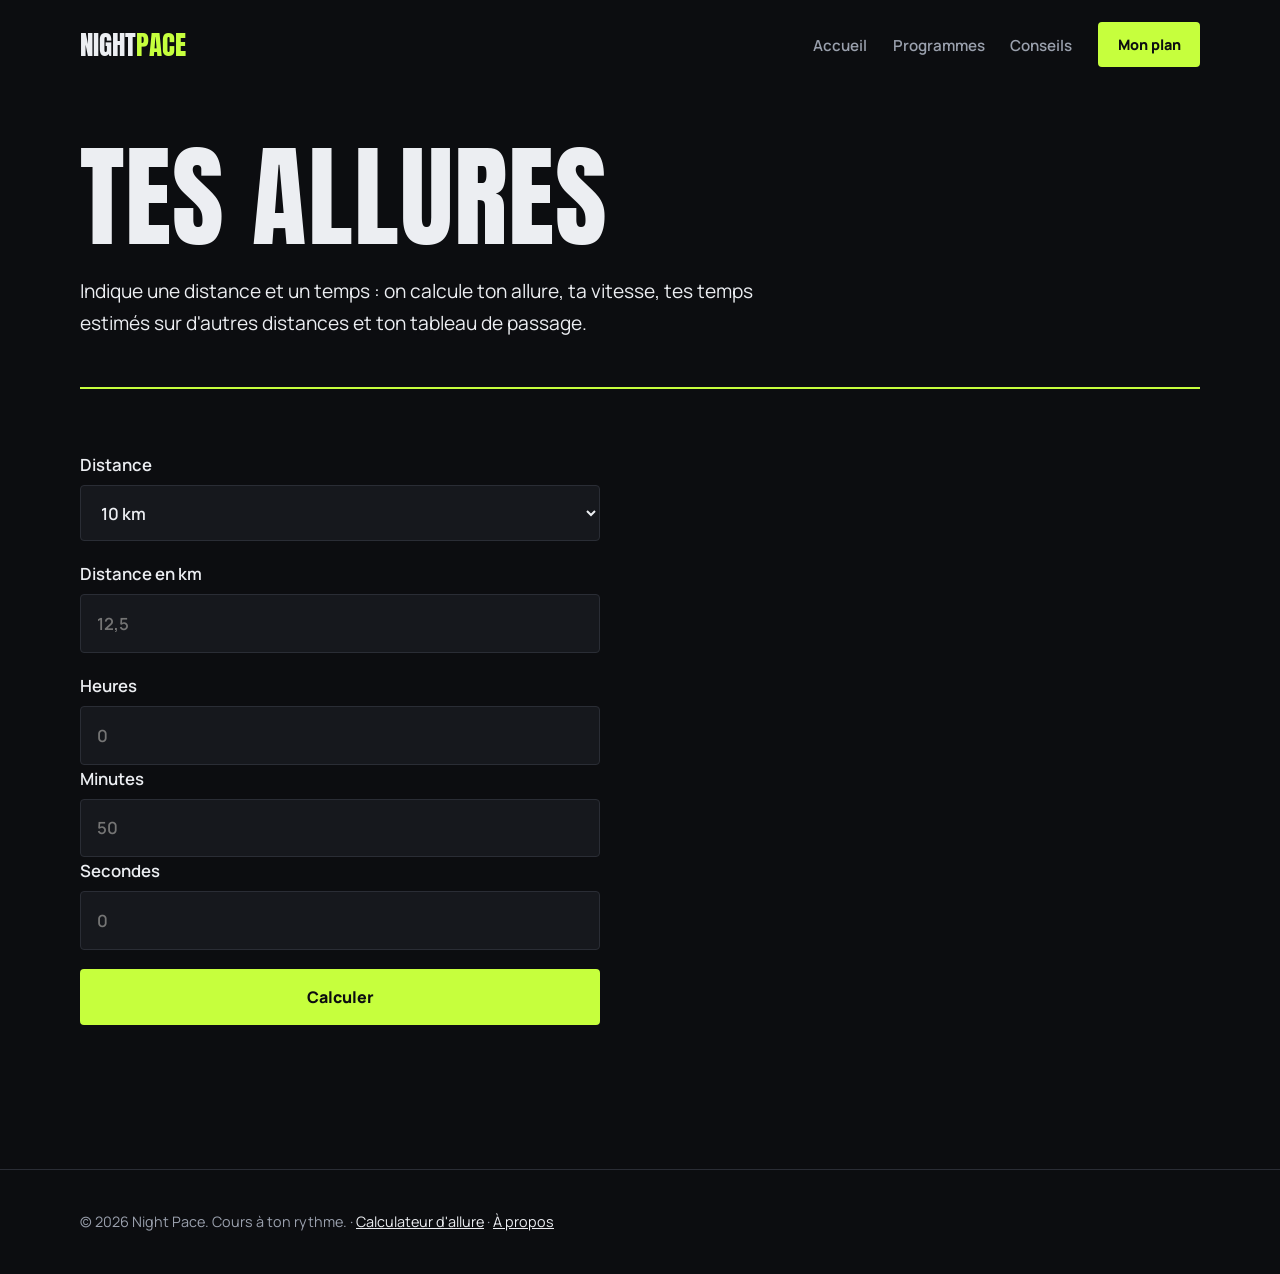
==== allures.html @ f70a12e5 "Add allures.html for pace calculation" ====
<!DOCTYPE html>
<html lang="fr">
<head>
<meta charset="utf-8">
<meta name="viewport" content="width=device-width, initial-scale=1">
<title>Calculateur d'allure – Night Pace</title>
<meta name="description" content="Calcule ton allure, ta vitesse, tes temps estimés sur d'autres distances et ton tableau de passage.">
<meta name="theme-color" content="#0c0d10">
<link rel="icon" href="data:image/svg+xml,%3Csvg xmlns='http://www.w3.org/2000/svg' viewBox='0 0 64 64'%3E%3Crect width='64' height='64' rx='12' fill='%230c0d10'/%3E%3Cpath d='M18 48V16l28 32V16' fill='none' stroke='%23c6ff3d' stroke-width='7' stroke-linejoin='round'/%3E%3C/svg%3E">
<link rel="preconnect" href="https://fonts.googleapis.com">
<link rel="preconnect" href="https://fonts.gstatic.com" crossorigin>
<link href="https://fonts.googleapis.com/css2?family=Anton&family=Manrope:wght@400;600;800&display=swap" rel="stylesheet">
<link rel="stylesheet" href="style.css">
<script src="script.js" defer></script>
<script src="allures.js" defer></script>
</head>
<body>
<header class="site-header">
  <div class="wrap">
    <a class="logo" href="index.html">Night<b>Pace</b></a>
    <nav>
      <a href="index.html">Accueil</a>
      <a href="programmes.html">Programmes</a>
      <a href="conseils.html">Conseils</a>
      <a class="btn small magnet" href="generateur.html">Mon plan</a>
    </nav>
  </div>
</header>

<main>
  <div class="page-titre wrap">
    <h1 style="font-size:clamp(3rem,9vw,7rem)">Tes allures</h1>
    <p class="lead">Indique une distance et un temps : on calcule ton allure, ta vitesse, tes temps estimés sur d'autres distances et ton tableau de passage.</p>
  </div>

  <section style="padding-top:2rem">
    <div class="wrap">
      <form id="allures">
        <label>Distance
          <select name="distance" required>
            <option value="5">5 km</option>
            <option value="10" selected>10 km</option>
            <option value="15">15 km</option>
            <option value="21.0975">Semi-marathon</option>
            <option value="42.195">Marathon</option>
            <option value="autre">Autre distance</option>
          </select>
        </label>
        <label id="autre" hidden>Distance en km
          <input type="number" name="km" min="0.1" max="250" step="any" inputmode="decimal" placeholder="12,5">
        </label>
        <div class="temps">
          <label>Heures<input type="number" name="h" min="0" max="99" inputmode="numeric" placeholder="0"></label>
          <label>Minutes<input type="number" name="min" min="0" max="59" inputmode="numeric" placeholder="50"></label>
          <label>Secondes<input type="number" name="s" min="0" max="59" inputmode="numeric" placeholder="0"></label>
        </div>
        <button class="btn magnet" type="submit">Calculer</button>
      </form>
      <p class="erreur" role="alert"></p>
      <div id="resultat"></div>
    </div>
  </section>
</main>

<footer><div class="wrap">© 2026 Night Pace. Cours à ton rythme. · <a href="allures.html">Calculateur d'allure</a> · <a href="apropos.html">À propos</a></div></footer>
</body>
</html>
---- style.css ----
:root{
  --nuit:#0c0d10; --asphalte:#16181d; --ligne:#2a2d35;
  --texte:#eceef2; --doux:#9aa0ad; --neon:#c6ff3d;
  --titre:"Anton","Impact","Arial Narrow",sans-serif;
  --corps:"Manrope",system-ui,-apple-system,"Segoe UI",sans-serif;
}
*{box-sizing:border-box;margin:0}
html{scroll-behavior:smooth;-webkit-text-size-adjust:100%}
body{background:var(--nuit);color:var(--texte);font:400 1.05rem/1.65 var(--corps);overflow-x:hidden}
img,svg{max-width:100%}
a{color:inherit}
:focus-visible{outline:3px solid var(--neon);outline-offset:3px}
.wrap{width:min(1120px,100% - 2.5rem);margin-inline:auto}

h1,h2,h3{font-family:var(--titre);font-weight:400;text-transform:uppercase;line-height:.95;letter-spacing:.01em}
h1{font-size:clamp(3.4rem,12vw,9.5rem)}
h2{font-size:clamp(2.2rem,6vw,4.2rem);margin-bottom:1.2rem}
h3{font-size:1.9rem;margin-bottom:.6rem}
p{max-width:62ch;color:var(--doux)}
.lead{font-size:1.2rem;color:var(--texte);margin-top:1.6rem}

/* Header */
.site-header{position:fixed;inset:0 0 auto;z-index:50;padding:1.4rem 0;transition:padding .3s ease,background-color .3s ease,box-shadow .3s ease}
.site-header.compact{padding:.6rem 0;background:rgba(12,13,16,.88);backdrop-filter:blur(10px);box-shadow:0 1px 0 var(--ligne)}
.site-header .wrap{display:flex;align-items:center;justify-content:space-between;gap:1rem}
.logo{font-family:var(--titre);font-size:1.7rem;text-decoration:none;text-transform:uppercase;transition:font-size .3s ease}
.logo b{color:var(--neon);font-weight:400}
.compact .logo{font-size:1.3rem}
nav{display:flex;align-items:center;gap:1.6rem}
nav a:not(.btn){text-decoration:none;font-weight:600;font-size:.95rem;color:var(--doux);transition:color .2s}
nav a:not(.btn):hover,nav a[aria-current]{color:var(--texte)}

/* Boutons */
.btn{display:inline-block;padding:.95rem 1.7rem;background:var(--neon);color:var(--nuit);font-weight:800;text-decoration:none;border:2px solid var(--neon);border-radius:4px;cursor:pointer;font-family:inherit;font-size:1rem;transition:transform .25s cubic-bezier(.2,.8,.2,1),background-color .2s,color .2s;will-change:transform}
.btn:hover{background:transparent;color:var(--neon)}
.btn.ghost{background:transparent;color:var(--texte);border-color:var(--ligne)}
.btn.ghost:hover{border-color:var(--texte)}
.btn.small{padding:.55rem 1.1rem;font-size:.9rem}
.actions{display:flex;flex-wrap:wrap;gap:1rem;margin-top:2.4rem}

/* Hero */
.hero{position:relative;min-height:100svh;display:grid;align-items:center;padding:8rem 0 5rem;overflow:hidden;isolation:isolate}
.glow{position:absolute;inset:-30%;z-index:-1;pointer-events:none;will-change:transform;
  background:
   radial-gradient(40% 35% at 25% 30%,rgba(198,255,61,.30),transparent 70%),
   radial-gradient(35% 40% at 75% 65%,rgba(61,255,180,.18),transparent 70%),
   radial-gradient(30% 30% at 55% 15%,rgba(255,225,61,.14),transparent 70%);
  animation:derive 18s ease-in-out infinite alternate}
@keyframes derive{
  0%{transform:translate3d(-6%,-4%,0) rotate(0deg) scale(1)}
  50%{transform:translate3d(5%,3%,0) rotate(8deg) scale(1.12)}
  100%{transform:translate3d(-2%,6%,0) rotate(-6deg) scale(1.05)}}
.hero h1{font-size:clamp(3rem,10.5vw,8.5rem)}
.hero h1 .mot{display:block;overflow:hidden;padding-bottom:.06em}
.hero h1 .mot>span{display:block;transform:translate3d(0,105%,0);animation:monte .9s cubic-bezier(.2,.8,.2,1) forwards}
.hero h1 .mot:nth-child(2)>span{animation-delay:.12s}
.hero h1 .mot:nth-child(3)>span{animation-delay:.24s}
.hero h1 .ligne2>span{color:transparent;-webkit-text-stroke:2px var(--texte)}
@keyframes monte{to{transform:none}}

.hero .lead,.hero .actions,.preuve{opacity:0;animation:apparait .8s ease .6s forwards}
.hero .actions{animation-delay:.8s}
.preuve{animation-delay:1s;margin-top:1.4rem;font-size:.95rem}
@keyframes apparait{from{opacity:0;transform:translate3d(0,16px,0)}to{opacity:1;transform:none}}

.streak{position:absolute;left:0;top:62%;width:40%;height:3px;z-index:-1;pointer-events:none;
  background:linear-gradient(90deg,transparent,var(--neon));
  box-shadow:0 0 24px 4px rgba(198,255,61,.5);
  transform:translate3d(-120%,0,0);
  animation:traine 5s cubic-bezier(.5,0,.2,1) 1.2s infinite}
@keyframes traine{0%{transform:translate3d(-120%,0,0)}60%,100%{transform:translate3d(320%,0,0)}}

/* Sections */
section{padding:6rem 0}
.bande{background:var(--asphalte);border-block:1px solid var(--ligne)}
.chiffres{display:grid;grid-template-columns:repeat(auto-fit,minmax(200px,1fr));gap:2rem}
.chiffres strong{display:block;font:400 clamp(3rem,7vw,5rem)/1 var(--titre);color:var(--neon)}
.chiffres span{color:var(--doux)}
.grille{display:grid;grid-template-columns:repeat(auto-fit,minmax(280px,1fr));gap:1.5rem;margin-top:2.5rem}
.grille.prog{grid-template-columns:repeat(4,minmax(0,1fr))}
@media (max-width:1000px){.grille.prog{grid-template-columns:repeat(2,minmax(0,1fr))}}
@media (max-width:620px){.grille.prog{grid-template-columns:1fr}}
.carte{background:var(--asphalte);border:1px solid var(--ligne);border-left:4px solid var(--neon);padding:2rem 1.7rem}
.carte ul{list-style:none;padding:0;margin-top:1rem;color:var(--doux)}
.carte li{padding:.45rem 0;border-top:1px solid var(--ligne)}
.carte li b{color:var(--texte)}
.etapes{counter-reset:e;list-style:none;padding:0;margin-top:2.5rem;display:grid;gap:1.2rem}
.etapes li{counter-increment:e;display:flex;gap:1.5rem;align-items:baseline;padding:1.2rem 0;border-top:1px solid var(--ligne)}
.etapes li::before{content:counter(e);font:400 3rem/1 var(--titre);color:var(--neon);min-width:2.2rem}
.etapes strong{display:block;font-size:1.2rem}
.etapes span{color:var(--doux)}
.cta{text-align:center}
.cta p{margin-inline:auto}
.cta .actions{justify-content:center}
.page-titre{padding:9rem 0 3rem}

/* FAQ */
.faq{max-width:760px;margin-top:2rem}
details{border-top:1px solid var(--ligne);padding:1.1rem 0}
details:last-of-type{border-bottom:1px solid var(--ligne)}
summary{cursor:pointer;font-weight:800;font-size:1.15rem;list-style:none;display:flex;justify-content:space-between;gap:1rem}
summary::-webkit-details-marker{display:none}
summary::after{content:"+";color:var(--neon);font-size:1.5rem;line-height:1;transition:transform .25s}
details[open] summary::after{transform:rotate(45deg)}
details p{margin-top:.8rem}

/* Pied de page */
footer{padding:2.5rem 0;border-top:1px solid var(--ligne);color:var(--doux);font-size:.9rem}
footer a{color:var(--texte)}

/* Apparition au scroll (actif seulement si JS) */
.js .reveal{opacity:0;transform:translate3d(0,28px,0);transition:opacity .7s ease var(--d,0ms),transform .7s cubic-bezier(.2,.8,.2,1) var(--d,0ms);will-change:opacity,transform}
.js .reveal.in{opacity:1;transform:none}

/* Animation de chaque section */
.js .sec{position:relative}
.js .sec::before{content:"";position:absolute;top:0;left:50%;width:min(1120px,100% - 2.5rem);height:2px;background:var(--neon);transform:translateX(-50%) scaleX(0);transform-origin:left center;transition:transform 1.1s cubic-bezier(.2,.8,.2,1);pointer-events:none}
.js .sec.in::before{transform:translateX(-50%) scaleX(1)}
.js .sec h2 .mot{display:block;overflow:hidden;padding-bottom:.06em}
.js .sec h2 .mot>span{display:block;transform:translate3d(0,105%,0);transition:transform .9s cubic-bezier(.2,.8,.2,1) .15s}
.js .sec.in h2 .mot>span{transform:none}

/* Écrans tactiles : pas de survol "collé" */
@media (hover:none){
  .btn:hover{background:var(--neon);color:var(--nuit)}
  .btn.ghost:hover{background:transparent;color:var(--texte);border-color:var(--ligne)}
}

/* Mobile */
@media (max-width:620px){
  body{font-size:1.125rem;line-height:1.7}
  p{color:#b8beca}
  .lead{font-size:1.25rem;line-height:1.6;color:var(--texte)}
  section{padding:3.5rem 0}
  .page-titre{padding:7rem 0 2rem}

  /* Header */
  .site-header{padding:1rem 0}
  .logo{font-size:1.25rem}
  nav{gap:.7rem}
  nav a[href="index.html"]{display:none}
  nav a:not(.btn){font-size:.9rem}
  .btn.small{min-height:44px;display:inline-flex;align-items:center;padding:.5rem .8rem;font-size:.9rem}

  /* Titres */
  .hero{padding:6.5rem 0 3.5rem}
  .hero h1{font-size:clamp(2.6rem,12vw,4rem)}
  .hero h1 .ligne2>span{-webkit-text-stroke:1.5px var(--texte)}
  h2{font-size:clamp(2rem,9.5vw,3rem)}
  h3{font-size:1.7rem}

  /* Boutons pleine largeur */
  .actions{flex-direction:column;gap:.8rem}
  .actions .btn{width:100%;min-height:52px;display:inline-flex;align-items:center;justify-content:center}
  .preuve{font-size:1rem}

  /* Contenus */
  .chiffres{gap:1.6rem}
  .chiffres span{font-size:1.1rem}
  .carte{padding:1.5rem 1.2rem}
  .carte li{padding:.6rem 0}
  .etapes li{gap:1rem}
  .etapes li::before{font-size:2.4rem;min-width:1.8rem}
  .etapes span{font-size:1.05rem}
  footer{font-size:1rem}
}

/* Accessibilité : on coupe tout mouvement */
@media (prefers-reduced-motion:reduce){
  *,*::before,*::after{animation:none!important;transition:none!important;scroll-behavior:auto!important}
  .js .reveal{opacity:1;transform:none}
  .btn{transform:none!important}
  .hero h1 .mot>span{transform:none}
  .hero .lead,.hero .actions,.preuve{opacity:1;transform:none}
  .streak{display:none}
  .js .sec::before{transform:translateX(-50%) scaleX(1)}
  .js .sec h2 .mot>span{transform:none}
}

/* Générateur de plan */
form{display:grid;gap:1.2rem;max-width:520px;margin-top:2rem}
label{display:grid;gap:.4rem;font-weight:600}
input,select{background:var(--asphalte);border:1px solid var(--ligne);border-radius:4px;color:var(--texte);padding:.9rem 1rem;font:inherit}
input:focus,select:focus{border-color:var(--neon);outline:none;box-shadow:0 0 0 3px rgba(198,255,61,.25)}
input[type="date"]{color-scheme:dark}
.erreur{color:#ff8a8a;margin-top:1rem;font-weight:600}
.erreur:empty{display:none}
#resultat{margin-top:3rem}
.resume{font-size:1.15rem;color:var(--texte);max-width:70ch}
.alerte{border-left:4px solid #ffb347;background:var(--asphalte);padding:1rem 1.3rem;margin-top:1rem;max-width:70ch;color:var(--texte)}
.alerte a{color:var(--neon)}
.dates{font-size:.95rem;margin-bottom:.6rem}
.badge{display:inline-block;font-size:.8rem;font-weight:800;padding:.2rem .6rem;border:1px solid var(--ligne);border-radius:999px;color:var(--neon)}
.semaine.recup{border-left-color:var(--doux)}
.semaine.affutage{border-left-color:#ffe13d}
.semaine.course{border-left-color:var(--texte);background:#1d2027}
.outils{margin-top:2rem}

@media (max-width:620px){
  form{gap:1.4rem}
  input,select{padding:1rem;font-size:1.125rem;min-height:52px}
  form .btn,.outils .btn{width:100%;min-height:52px;display:inline-flex;align-items:center;justify-content:center}
}

@media print{
  .site-header,form,.outils,footer,.page-titre{display:none!important}
  body{background:#fff;color:#000}
  .carte{background:#fff;border:1px solid #999;break-inside:avoid}
  p,li,.dates,.resume,.alerte,h2,h3{color:#000}
  .badge{color:#000;border-color:#999}
  .js .reveal{opacity:1!important;transform:none!important}
  .js .sec::before{display:none}
}

/* Carte "Ton plan sur mesure" dans la grille des programmes */
.carte.plan-perso{display:flex;flex-direction:column;justify-content:center;align-items:flex-start;gap:1rem}
.carte.plan-perso h3{margin-bottom:0}
@media (min-width:1001px){.carte.plan-perso{grid-column:span 3}}

/* Impression : pas d'en-tête ni de pied de page du navigateur (adresse, date, titre) */
@page{margin:0}
@media print{
  html,body{margin:0}
  main > section{padding:0!important}
  main .wrap{width:100%}
  #resultat{margin:0;padding:12mm 15mm;-webkit-box-decoration-break:clone;box-decoration-break:clone}
  #resultat .grille{margin-top:1rem}
}


.carte.plan-perso{display:flex;flex-direction:column;justify-content:center;align-items:flex-start;gap:1rem}
.carte.plan-perso h3{margin-bottom:0}
@media (min-width:1001px){.carte.plan-perso{grid-column:span 3}}
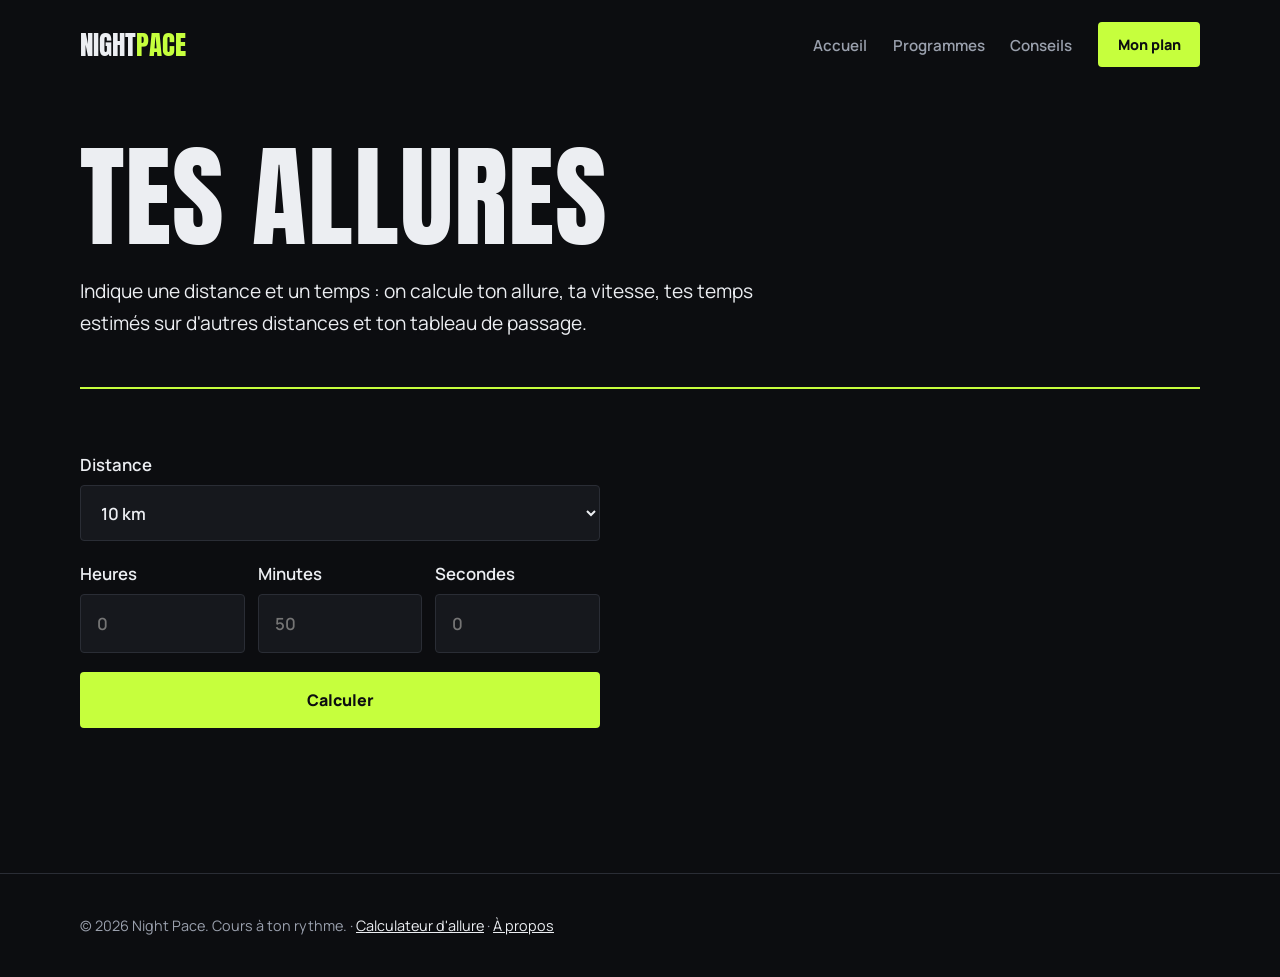
==== commit 97ac1964: "Add HTML structure for pace calculator This file contains the HTML structure for a pace calculator, " ====
--- a/allures.html
+++ b/allures.html
@@ -47,7 +47,7 @@
           </select>
         </label>
         <label id="autre" hidden>Distance en km
-          <input type="number" name="km" min="0.1" max="250" step="any" inputmode="decimal" placeholder="12,5">
+          <input type="number" name="km" min="0.1" max="500" step="any" inputmode="decimal" placeholder="12,5">
         </label>
         <div class="temps">
           <label>Heures<input type="number" name="h" min="0" max="99" inputmode="numeric" placeholder="0"></label>
--- a/style.css
+++ b/style.css
@@ -231,3 +231,15 @@
 .carte.plan-perso{display:flex;flex-direction:column;justify-content:center;align-items:flex-start;gap:1rem}
 .carte.plan-perso h3{margin-bottom:0}
 @media (min-width:1001px){.carte.plan-perso{grid-column:span 3}}
+
+/* Calculateur d'allure */
+[hidden]{display:none!important}
+.temps{display:grid;grid-template-columns:repeat(3,minmax(0,1fr));gap:.8rem}
+.sous{margin-top:3rem;font-size:1.6rem}
+.defile{overflow-x:auto;margin-top:1rem}
+.tableau{width:100%;border-collapse:collapse;min-width:420px}
+.tableau th,.tableau td{text-align:left;padding:.8rem 1rem;border-bottom:1px solid var(--ligne)}
+.tableau th{color:var(--doux);font-weight:600;font-size:.95rem}
+.tableau td{font-variant-numeric:tabular-nums}
+.tableau tr.ref td{color:var(--neon);font-weight:800}
+@media print{.tableau th,.tableau td{color:#000;border-color:#999}}
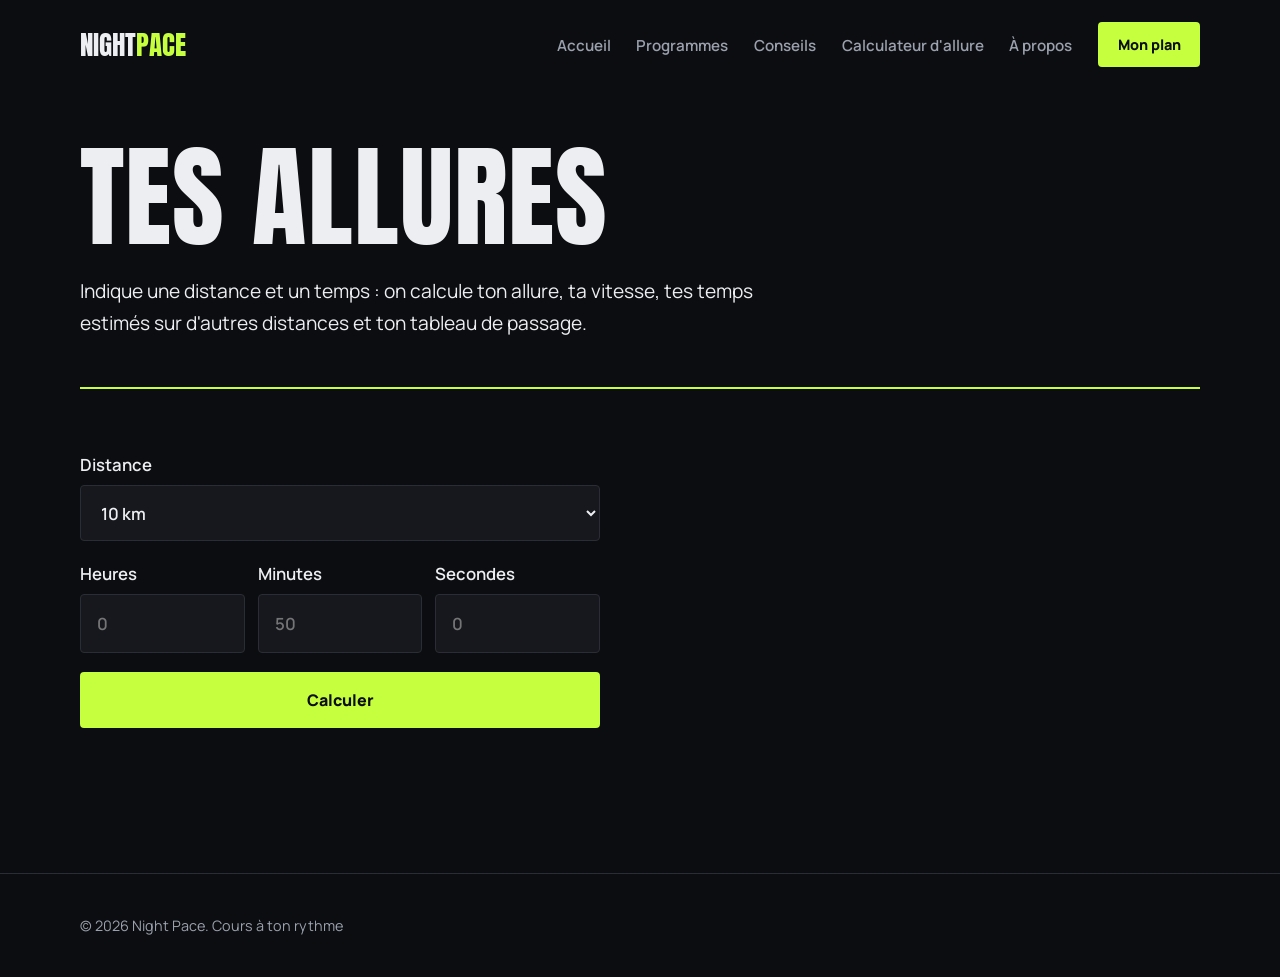
==== commit 40ad835e: "Update footer content in allures.html Removed the 'Calculateur d'allure' link from the footer." ====
--- a/allures.html
+++ b/allures.html
@@ -22,6 +22,8 @@
       <a href="index.html">Accueil</a>
       <a href="programmes.html">Programmes</a>
       <a href="conseils.html">Conseils</a>
+      <a href="allures.html">Calculateur d'allure</a>
+      <a href="apropos.html">À propos</a>
       <a class="btn small magnet" href="generateur.html">Mon plan</a>
     </nav>
   </div>
@@ -62,6 +64,6 @@
   </section>
 </main>
 
-<footer><div class="wrap">© 2026 Night Pace. Cours à ton rythme. · <a href="allures.html">Calculateur d'allure</a> · <a href="apropos.html">À propos</a></div></footer>
+<footer><div class="wrap">© 2026 Night Pace. Cours à ton rythme</div></footer>
 </body>
 </html>
